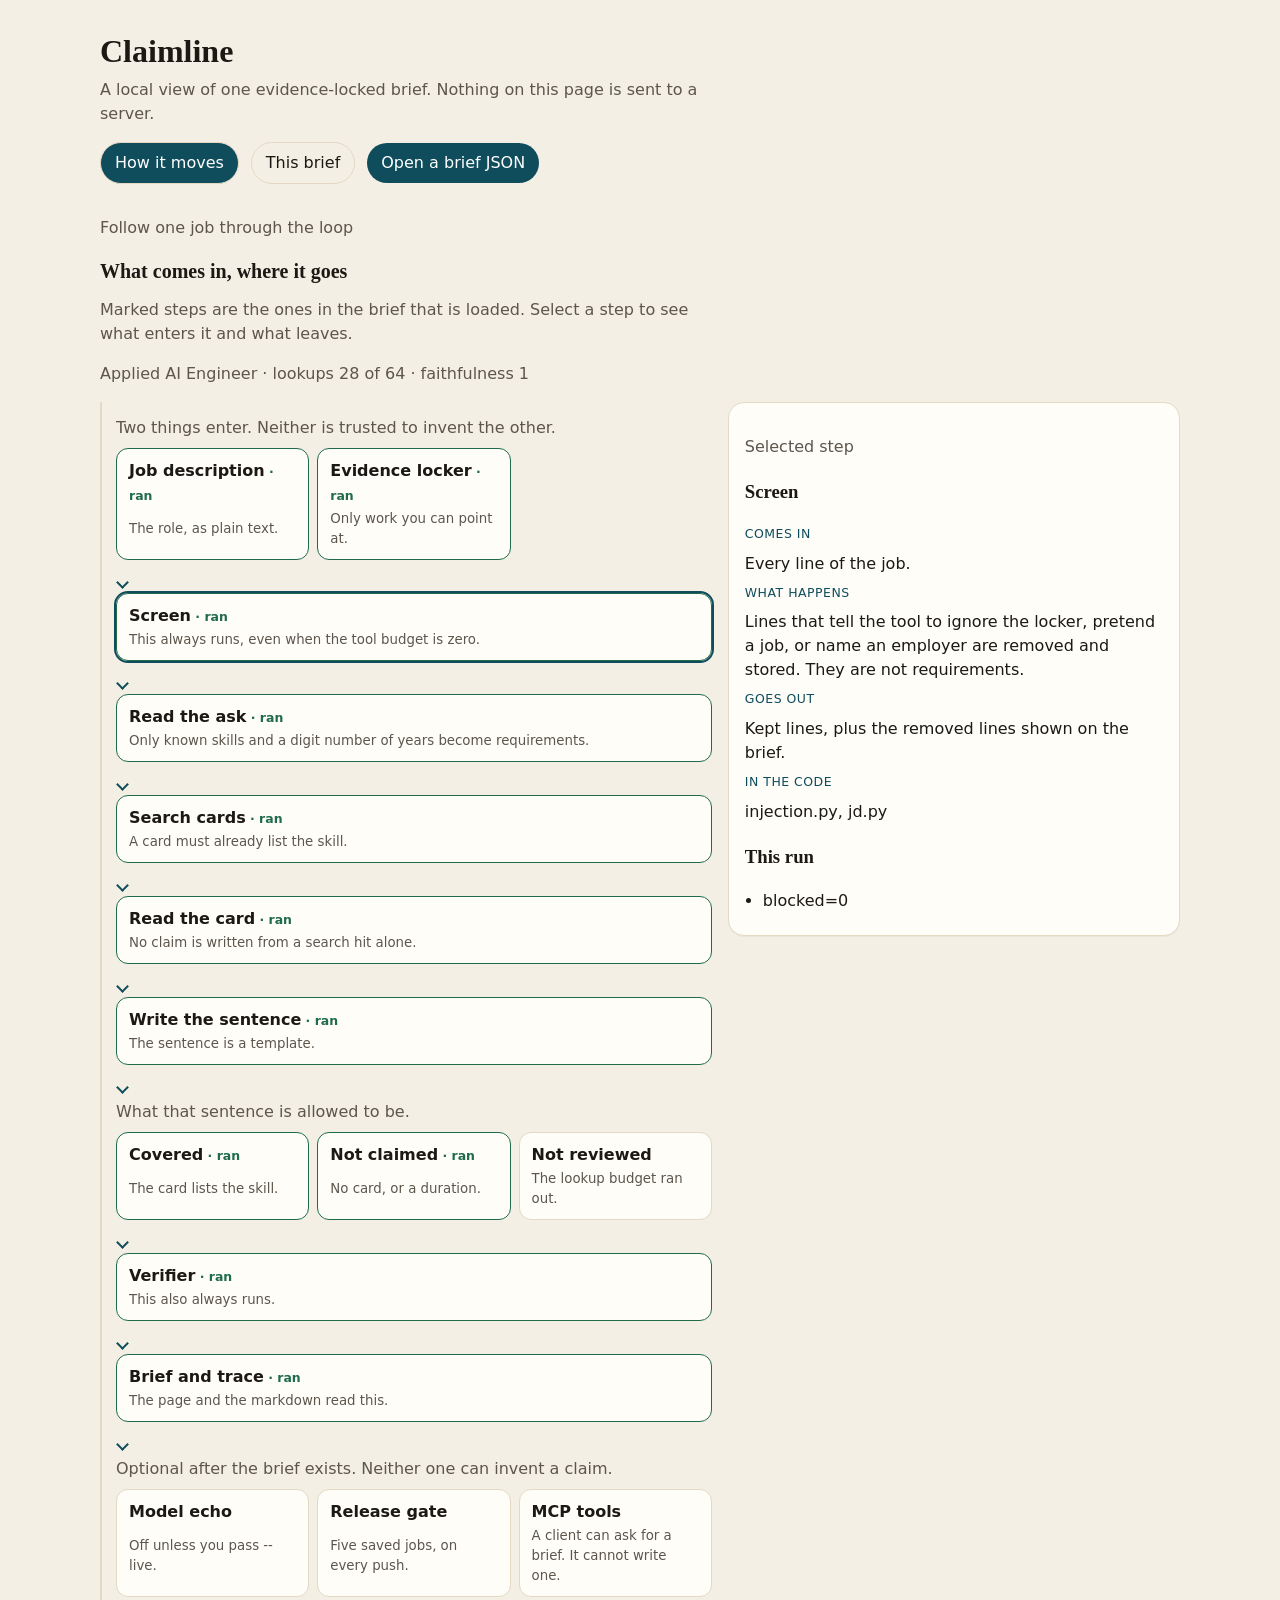
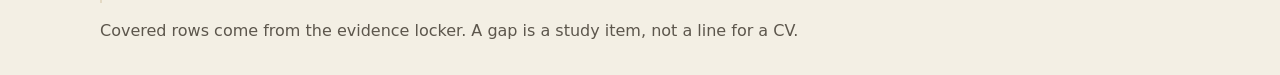
==== index.html @ 7e1ab383 "Publish the Claimline dashboard." ====
<!DOCTYPE html>
<html lang="en">
<head>
  <meta charset="utf-8">
  <meta name="viewport" content="width=device-width, initial-scale=1">
  <title>Claimline brief</title>
  <link rel="stylesheet" href="styles.css">
</head>
<body>
  <header>
    <h1>Claimline</h1>
    <p class="lede">A local view of one evidence-locked brief. Nothing on this page is sent to a server.</p>
    <div class="toolbar">
      <button type="button" class="tab on" id="tab-flow" data-tab="flow">How it moves</button>
      <button type="button" class="tab" id="tab-brief" data-tab="brief">This brief</button>
      <label class="file" for="run-file">Open a brief JSON</label>
      <input id="run-file" type="file" accept="application/json,.json">
    </div>
  </header>
  <main id="app"></main>
  <footer>
    <p>Covered rows come from the evidence locker. A gap is a study item, not a line for a CV.</p>
  </footer>
  <script src="sample-run.js"></script>
  <script src="flow.js"></script>
  <script src="app.js"></script>
</body>
</html>
---- styles.css ----
:root {
  color-scheme: light;
  --bg: #f3efe4;
  --ink: #1c1915;
  --muted: #5c564c;
  --card: #fffdf8;
  --line: #e3d9c4;
  --covered: #1f6b4a;
  --gap: #9a3412;
  --accent: #0f4c5c;
  --shadow: 0 1px 0 rgba(28, 25, 21, 0.04);
}

* { box-sizing: border-box; }

body {
  margin: 0;
  background: var(--bg);
  color: var(--ink);
  font: 16px/1.5 "Segoe UI", system-ui, sans-serif;
}

header, main { width: min(1080px, calc(100% - 32px)); margin: 0 auto; }

header { padding: 32px 0 8px; }

h1, h2, h3 { font-family: Georgia, "Iowan Old Style", Palatino, serif; font-weight: 600; }

h1 { font-size: 2rem; line-height: 1.2; margin: 0 0 8px; }

h2 { font-size: 1.25rem; margin: 0 0 12px; }

.lede { max-width: 62ch; color: var(--muted); margin: 0 0 16px; }

.toolbar { display: flex; flex-wrap: wrap; gap: 12px; align-items: center; margin: 16px 0 8px; }

button, .file {
  background: var(--accent);
  color: white;
  border: 0;
  border-radius: 999px;
  padding: 8px 14px;
  font: inherit;
  cursor: pointer;
}

.tab {
  background: transparent;
  color: var(--ink);
  border: 1px solid var(--line);
}

.tab.on { background: var(--accent); color: white; }

.file { cursor: pointer; }

input[type="file"] { display: none; }

.stats { display: grid; grid-template-columns: repeat(3, 1fr); gap: 12px; margin: 16px 0 24px; }

.stat, article, .trace, .notice {
  background: var(--card);
  border: 1px solid var(--line);
  border-radius: 16px;
  box-shadow: var(--shadow);
}

.stat { padding: 14px 16px; }

.stat b { display: block; font-family: Georgia, Palatino, serif; font-size: 1.6rem; }

.stat span, .meta { color: var(--muted); }

.layout { display: grid; grid-template-columns: 1.3fr 0.7fr; gap: 16px; }

article, .notice, .trace { padding: 16px; margin-bottom: 16px; }

.covered { border-top: 4px solid var(--covered); }

.gap { border-top: 4px solid var(--gap); }

a { color: var(--accent); }

ul { margin: 8px 0 0; padding-left: 18px; }

li { margin: 6px 0; }

.trace ol { margin: 0; padding-left: 20px; }

.tag {
  display: inline-block;
  border-radius: 999px;
  padding: 2px 8px;
  background: #efe7d6;
  font-size: 0.85rem;
}

footer { width: min(1080px, calc(100% - 32px)); margin: 8px auto 32px; color: var(--muted); }

.flow-layout { display: grid; grid-template-columns: minmax(0, 1.15fr) minmax(240px, 0.85fr); gap: 16px; align-items: start; }
.flow-list { list-style: none; margin: 0; padding: 0 0 0 14px; display: grid; gap: 0; border-left: 2px solid var(--line); }
.flow-list > li + li::before {
  content: "";
  display: block;
  width: 7px;
  height: 7px;
  margin: 6px 0 6px 2px;
  border-right: 2px solid var(--accent);
  border-bottom: 2px solid var(--accent);
  transform: rotate(45deg);
}
.station.ran b::after { content: " · ran"; color: var(--covered); font-size: 0.78rem; font-weight: 600; }
.station {
  width: 100%;
  text-align: left;
  display: grid;
  gap: 2px;
  background: var(--card);
  color: var(--ink);
  border: 1px solid var(--line);
  border-radius: 12px;
  padding: 10px 12px;
}
.station small { color: var(--muted); }
.station.ran { border-color: var(--covered); }
.station.on { outline: 2px solid var(--accent); }
.flow-split p { color: var(--muted); margin: 8px 0; }
.flow-choices { display: grid; grid-template-columns: repeat(3, minmax(0, 1fr)); gap: 8px; }
.flow-detail { background: var(--card); border: 1px solid var(--line); border-radius: 16px; padding: 16px; position: sticky; top: 12px; }
.flow-detail dl { display: grid; gap: 8px; margin: 0; }
.flow-detail dt { color: var(--accent); font-size: 0.78rem; letter-spacing: 0.04em; text-transform: uppercase; }
.flow-detail dd { margin: 0; }
.flow-quiet, .flow-banner { color: var(--muted); }
.flow h2 { font-family: Georgia, Palatino, serif; }

@media (max-width: 800px) {
  .stats, .layout, .flow-layout, .flow-choices { grid-template-columns: 1fr; }
  h1 { font-size: 1.6rem; }
  .flow-detail { position: static; }
}
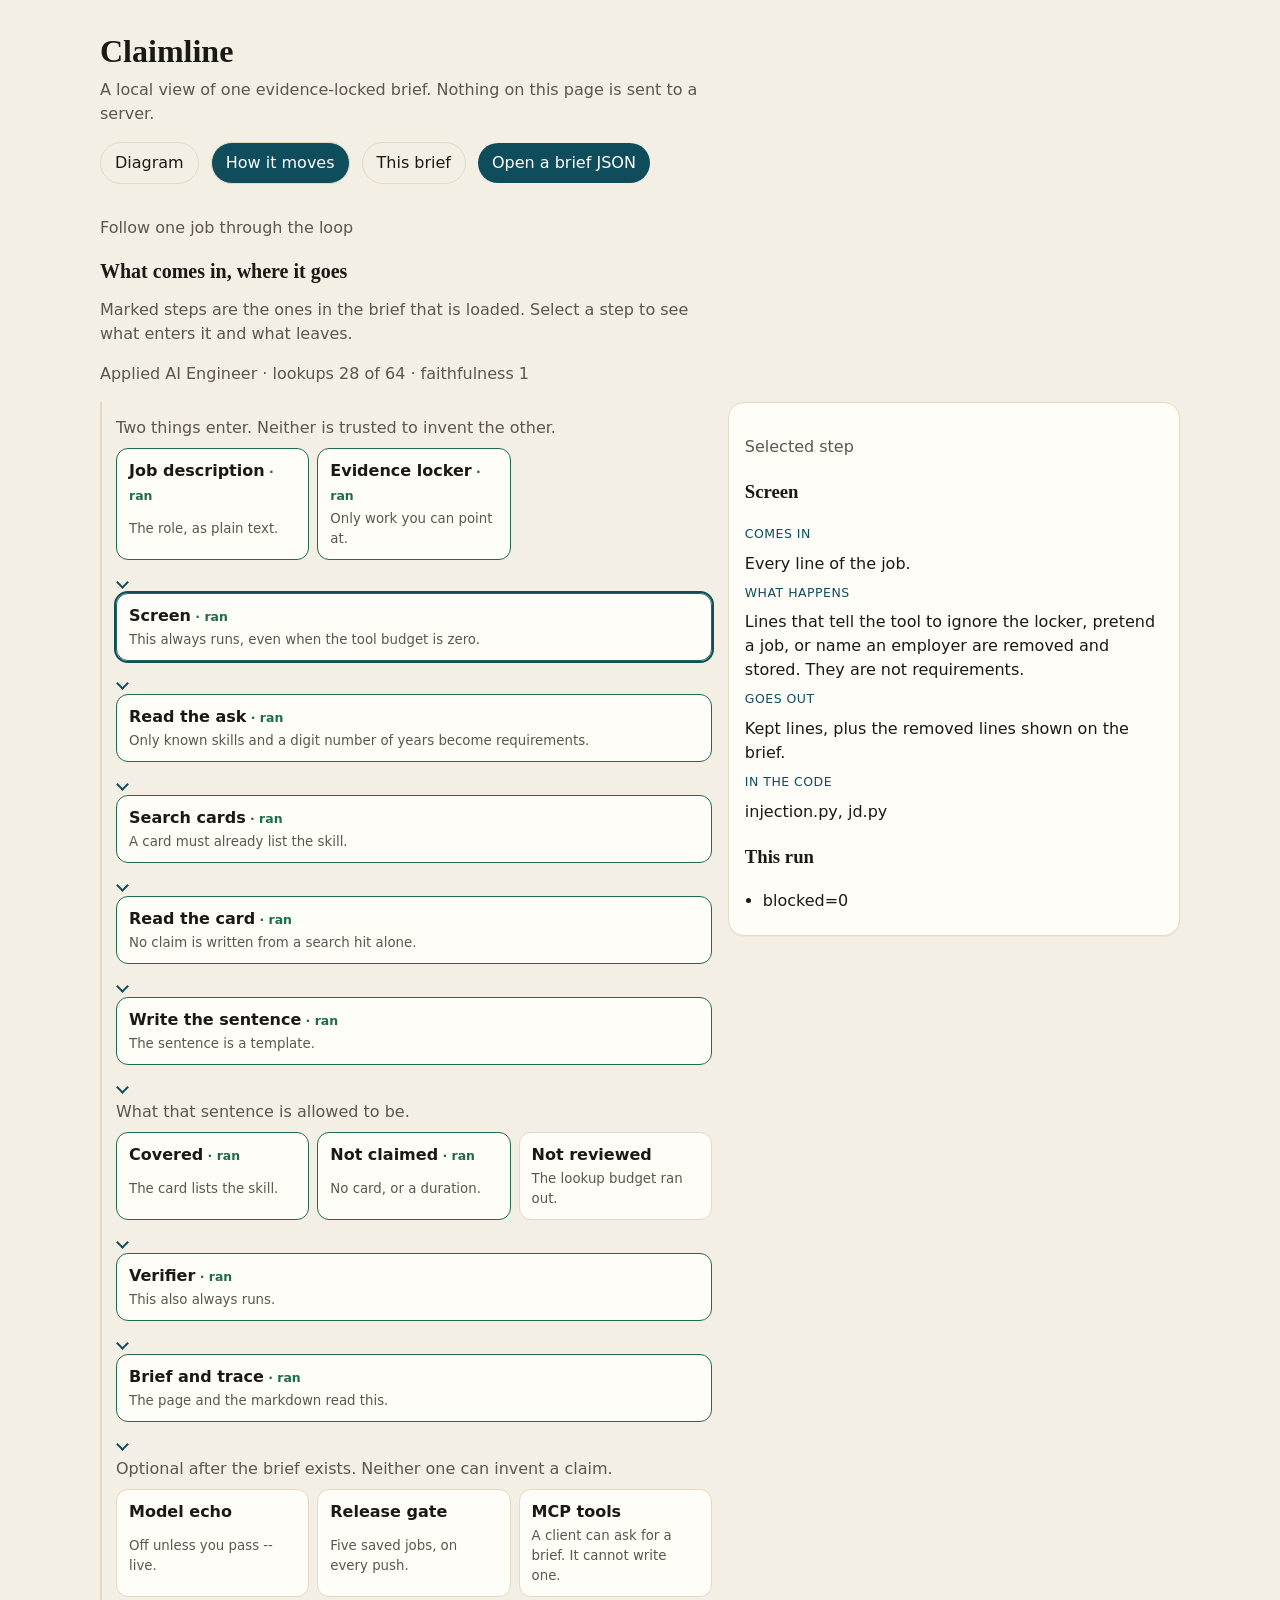
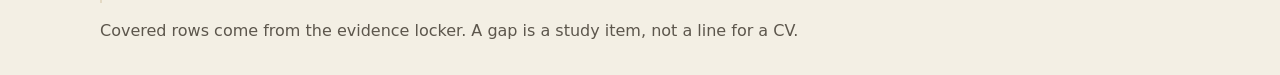
==== commit 14049c94: "Publish the architecture diagram." ====
--- a/index.html
+++ b/index.html
@@ -11,6 +11,7 @@
     <h1>Claimline</h1>
     <p class="lede">A local view of one evidence-locked brief. Nothing on this page is sent to a server.</p>
     <div class="toolbar">
+      <button type="button" class="tab" id="tab-map" data-tab="map">Diagram</button>
       <button type="button" class="tab on" id="tab-flow" data-tab="flow">How it moves</button>
       <button type="button" class="tab" id="tab-brief" data-tab="brief">This brief</button>
       <label class="file" for="run-file">Open a brief JSON</label>
@@ -23,6 +24,7 @@
   </footer>
   <script src="sample-run.js"></script>
   <script src="flow.js"></script>
+  <script src="map.js"></script>
   <script src="app.js"></script>
 </body>
 </html>
--- a/styles.css
+++ b/styles.css
@@ -133,8 +133,83 @@
 .flow-quiet, .flow-banner { color: var(--muted); }
 .flow h2 { font-family: Georgia, Palatino, serif; }
 
+.arch { display: grid; gap: 12px; }
+.arch h2 { margin-top: 8px; }
+.arch-board { display: grid; }
+.arch-lane {
+  border: 1px solid var(--line);
+  background: var(--card);
+  border-radius: 16px;
+  padding: 12px 14px;
+}
+.arch-label {
+  margin: 0 0 10px;
+  color: var(--accent);
+  font-size: 0.78rem;
+  letter-spacing: 0.04em;
+  text-transform: uppercase;
+}
+.arch-flow { display: flex; flex-wrap: wrap; align-items: center; gap: 10px; }
+.arch-fan { display: grid; gap: 8px; }
+.arch-to {
+  position: relative;
+  flex: 0 0 28px;
+  width: 28px;
+  height: 2px;
+  background: var(--accent);
+}
+.arch-to::after {
+  content: "";
+  position: absolute;
+  right: -1px;
+  top: -4px;
+  border: 5px solid transparent;
+  border-left: 7px solid var(--accent);
+}
+.arch-down {
+  width: 2px;
+  height: 22px;
+  margin-left: 36px;
+  background: var(--accent);
+  position: relative;
+}
+.arch-down::after {
+  content: "";
+  position: absolute;
+  left: -4px;
+  bottom: -1px;
+  border: 5px solid transparent;
+  border-top: 7px solid var(--accent);
+}
+button.arch-box {
+  min-width: 148px;
+  text-align: left;
+  display: grid;
+  gap: 2px;
+  background: var(--card);
+  color: var(--ink);
+  border: 1px solid var(--line);
+  border-radius: 12px;
+  padding: 10px 12px;
+}
+button.arch-box small { color: var(--muted); }
+button.arch-box.on { border-color: var(--accent); outline: 2px solid var(--accent); }
+.arch-note {
+  background: var(--card);
+  border: 1px solid var(--line);
+  border-radius: 16px;
+  padding: 14px 16px;
+  max-width: 72ch;
+}
+.arch-note h2 { margin: 0 0 8px; }
+.arch-note p { margin: 0; }
+
 @media (max-width: 800px) {
   .stats, .layout, .flow-layout, .flow-choices { grid-template-columns: 1fr; }
+  .arch-flow { flex-direction: column; align-items: stretch; }
+  .arch-to { width: 2px; height: 18px; flex-basis: 18px; align-self: center; }
+  .arch-to::after { right: auto; left: -4px; top: auto; bottom: -1px; border: 5px solid transparent; border-top: 7px solid var(--accent); }
+  .arch-down { margin-left: 0; justify-self: center; }
   h1 { font-size: 1.6rem; }
   .flow-detail { position: static; }
 }
